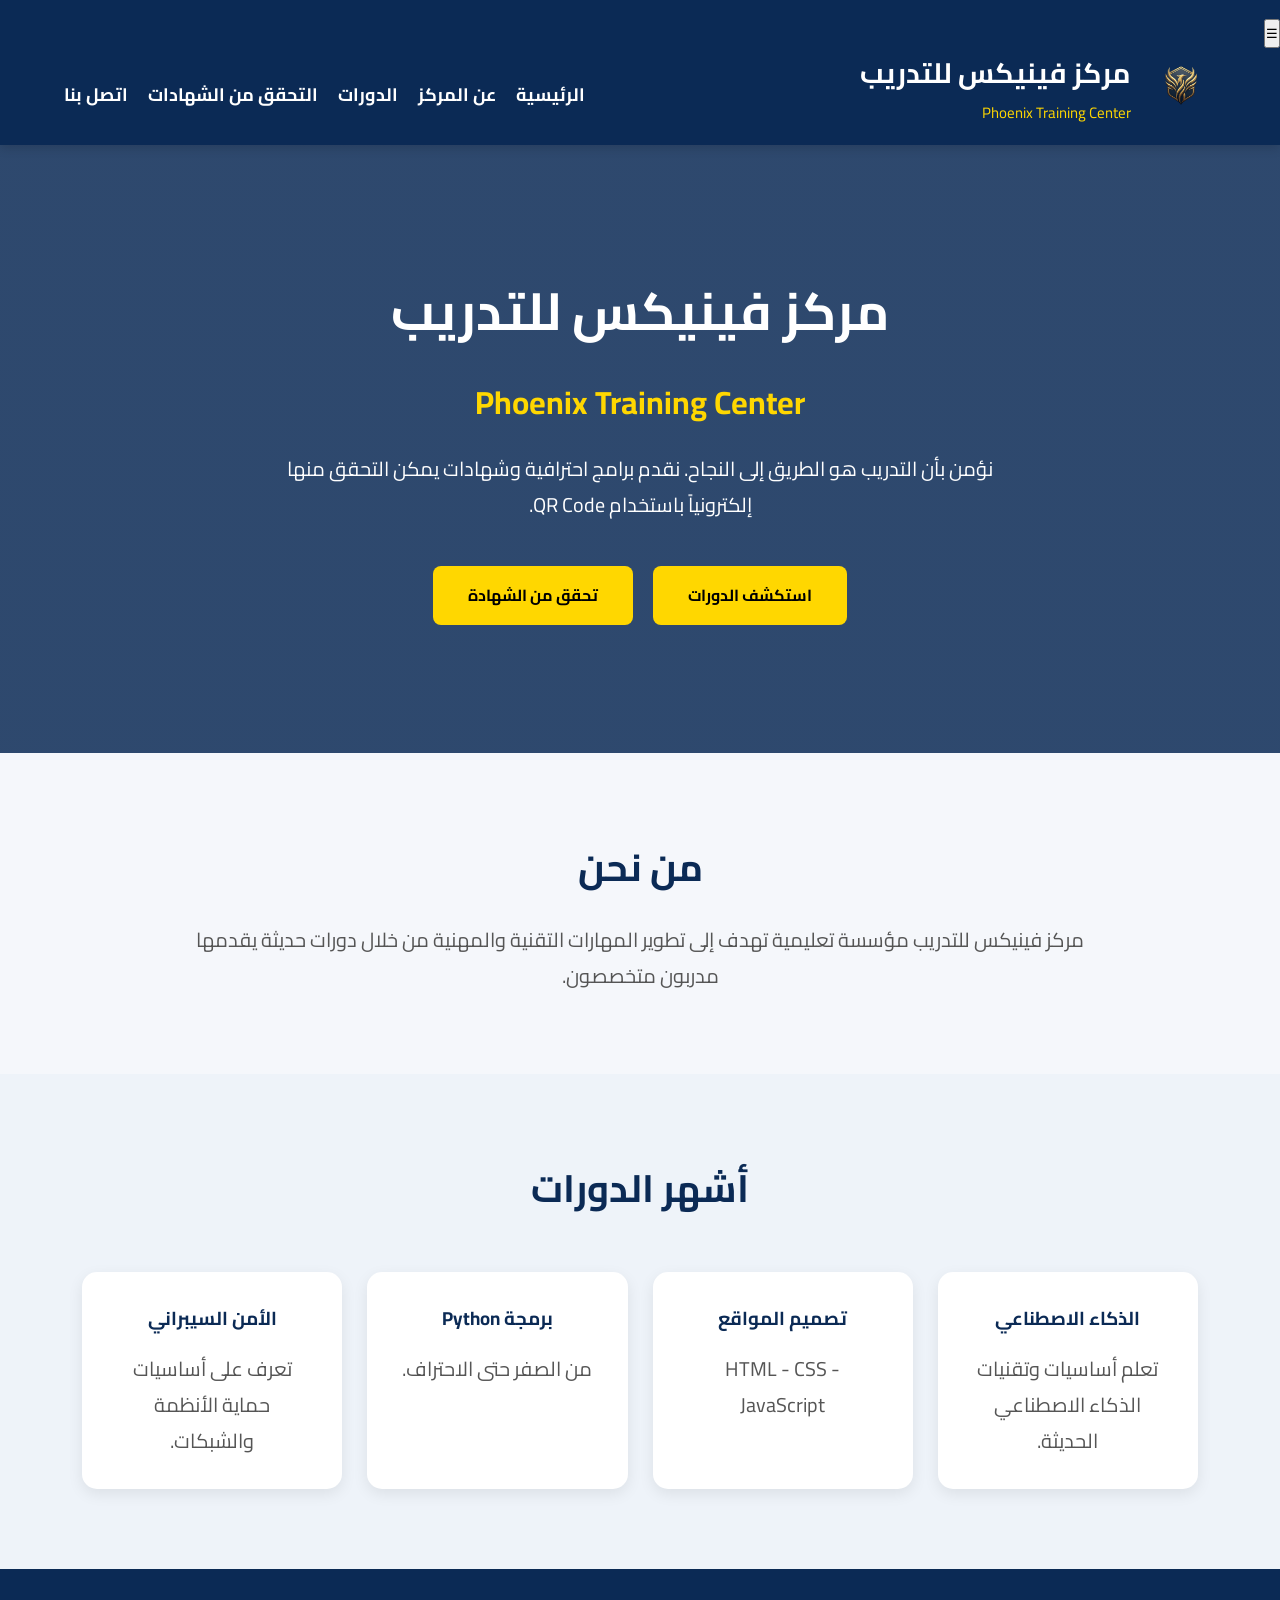
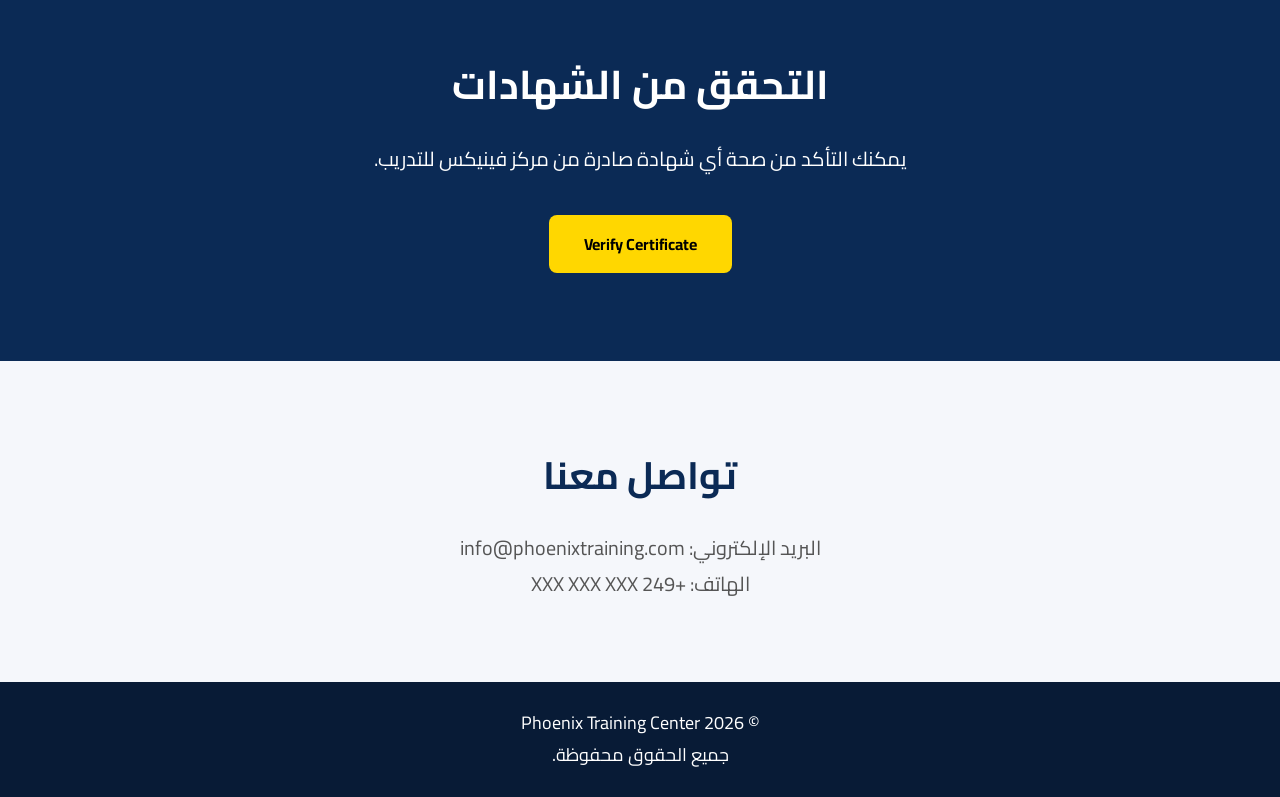
==== index.html @ 33820ce7 "Update index.html" ====
<!DOCTYPE html>
<html lang="ar" dir="rtl">
<head>
    <meta charset="UTF-8">
    <meta name="viewport" content="width=device-width, initial-scale=1.0">
    <title>مركز فينيكس للتدريب | Phoenix Training Center</title>

    <link rel="stylesheet" href="style.css">

    <link rel="preconnect" href="https://fonts.googleapis.com">
    <link rel="preconnect" href="https://fonts.gstatic.com" crossorigin>
    <link href="https://fonts.googleapis.com/css2?family=Cairo:wght@300;400;600;700;800&display=swap" rel="stylesheet">
</head>

<body>

<header>
<button class="menu-btn" onclick="toggleMenu()">☰</button>
    <div class="container">

        <div class="logo">

            <img src="logo.png" alt="Phoenix Logo">

            <div>
                <h2>مركز فينيكس للتدريب</h2>
                <span>Phoenix Training Center</span>
            </div>

        </div>

        <nav id="menu">

            <ul>

                <li><a href="#home">الرئيسية</a></li>

                <li><a href="#about">عن المركز</a></li>

                <li><a href="#courses">الدورات</a></li>

                <li><a href="verify.html">التحقق من الشهادات</a></li>

                <li><a href="#contact">اتصل بنا</a></li>

            </ul>

        </nav>

    </div>

</header>

<section class="hero" id="home">

    <div class="overlay">

        <h1>مركز فينيكس للتدريب</h1>

        <h2>Phoenix Training Center</h2>

        <p>

            نؤمن بأن التدريب هو الطريق إلى النجاح.

            نقدم برامج احترافية وشهادات يمكن التحقق منها إلكترونياً باستخدام QR Code.

        </p>

        <div class="buttons">

            <a href="#courses" class="btn">

                استكشف الدورات

            </a>

            <a href="verify.html" class="btn second">

                تحقق من الشهادة

            </a>

        </div>

    </div>

</section>

<section id="about" class="section">

    <div class="container">

        <h2>من نحن</h2>

        <p>

            مركز فينيكس للتدريب مؤسسة تعليمية تهدف إلى تطوير المهارات التقنية والمهنية
            من خلال دورات حديثة يقدمها مدربون متخصصون.

        </p>

    </div>

</section>

<section id="courses" class="section gray">

    <div class="container">

        <h2>أشهر الدورات</h2>

        <div class="cards">

            <div class="card">
                <h3>الذكاء الاصطناعي</h3>
                <p>تعلم أساسيات وتقنيات الذكاء الاصطناعي الحديثة.</p>
            </div>

            <div class="card">
                <h3>تصميم المواقع</h3>
                <p>HTML - CSS - JavaScript</p>
            </div>

            <div class="card">
                <h3>برمجة Python</h3>
                <p>من الصفر حتى الاحتراف.</p>
            </div>

            <div class="card">
                <h3>الأمن السيبراني</h3>
                <p>تعرف على أساسيات حماية الأنظمة والشبكات.</p>
            </div>

        </div>

    </div>

</section>

<section class="verify">

    <h2>التحقق من الشهادات</h2>

    <p>

        يمكنك التأكد من صحة أي شهادة صادرة من مركز فينيكس للتدريب.

    </p>

    <a href="verify.html" class="btn">

        Verify Certificate

    </a>

</section>

<section id="contact" class="section">

    <div class="container">

        <h2>تواصل معنا</h2>

        <p>البريد الإلكتروني: info@phoenixtraining.com</p>

        <p>الهاتف: +249 XXX XXX XXX</p>

    </div>

</section>

<footer>

    <p>

        © 2026 Phoenix Training Center

        <br>

        جميع الحقوق محفوظة.

    </p>

</footer>

<script src="script.js"></script>

</body>
</html>
---- style.css ----
/* ===========================
   Phoenix Training Center
   =========================== */

*{
margin:0;
padding:0;
box-sizing:border-box;
font-family:'Cairo',sans-serif;
}

body{
background:#f5f7fb;
color:#222;
line-height:1.8;
}

.container{
width:90%;
max-width:1200px;
margin:auto;
}

header{
background:#0B2A55;
color:#fff;
padding:18px 0;
position:sticky;
top:0;
z-index:1000;
box-shadow:0 3px 10px rgba(0,0,0,.15);
}

header .container{
display:flex;
justify-content:space-between;
align-items:center;
flex-wrap:wrap;
}

.logo{
display:flex;
align-items:center;
gap:15px;
}

.logo img{
width:70px;
height:70px;
object-fit:contain;
}

.logo h2{
font-size:28px;
}

.logo span{
color:#FFD700;
font-size:15px;
}

nav ul{
list-style:none;
display:flex;
gap:20px;
}

nav ul li a{
color:white;
text-decoration:none;
font-weight:bold;
transition:.3s;
}

nav ul li a:hover{
color:#FFD700;
}

.hero{
background:linear-gradient(rgba(11,42,85,.85),rgba(11,42,85,.85));
color:white;
text-align:center;
padding:120px 20px;
}

.hero h1{
font-size:52px;
margin-bottom:15px;
}

.hero h2{
font-size:32px;
color:#FFD700;
margin-bottom:20px;
}

.hero p{
max-width:750px;
margin:auto;
font-size:20px;
}

.buttons{
margin-top:35px;
}

.btn{
display:inline-block;
background:#FFD700;
color:#000;
padding:15px 35px;
border-radius:8px;
text-decoration:none;
font-weight:bold;
margin:8px;
transition:.3s;
}

.btn:hover{
background:#e6c200;
transform:translateY(-2px);
}
.section{
padding:80px 20px;
text-align:center;
}

.section h2{
font-size:38px;
color:#0B2A55;
margin-bottom:20px;
}

.section p{
max-width:900px;
margin:auto;
font-size:20px;
color:#555;
}

.gray{
background:#eef3f9;
}

.cards{
display:grid;
grid-template-columns:repeat(auto-fit,minmax(250px,1fr));
gap:25px;
margin-top:50px;
}

.card{
background:#fff;
padding:30px;
border-radius:15px;
box-shadow:0 5px 15px rgba(0,0,0,.08);
transition:.3s;
}

.card:hover{
transform:translateY(-8px);
box-shadow:0 10px 25px rgba(0,0,0,.15);
}

.card h3{
color:#0B2A55;
margin-bottom:15px;
}

.verify{
background:#0B2A55;
color:white;
text-align:center;
padding:80px 20px;
}

.verify h2{
font-size:40px;
margin-bottom:20px;
}

.verify p{
font-size:20px;
margin-bottom:30px;
}

footer{
background:#081b36;
color:white;
text-align:center;
padding:25px;
font-size:18px;
}
/* Responsive Design */

@media (max-width:768px){

header .container{
flex-direction:column;
text-align:center;
}

nav ul{
flex-direction:column;
gap:12px;
margin-top:20px;
}

.logo{
flex-direction:column;
}

.logo img{
width:60px;
height:60px;
}

.hero{
padding:80px 15px;
}

.hero h1{
font-size:36px;
}

.hero h2{
font-size:24px;
}

.hero p{
font-size:17px;
}

.btn{
display:block;
width:90%;
margin:10px auto;
}

.section h2{
font-size:30px;
}

.cards{
grid-template-columns:1fr;
}

.card{
padding:25px;
}

.verify h2{
font-size:30px;
}

.verify p{
font-size:18px;
}

input{
width:90%;
}

button{
width:90%;
margin-top:10px;
}

footer{
font-size:16px;
}

}
nav ul{
    list-style:none;
    display:flex;
    justify-content:center;
    align-items:center;
    gap:20px;
    margin:15px 0 0;
    padding:0;
    flex-wrap:wrap;
}

nav ul li{
    margin:0;
}

nav ul li a{
    color:white;
    text-decoration:none;
    font-size:18px;
    font-weight:bold;
    transition:0.3s;
}

nav ul li a:hover{
    color:#FFD700;
}
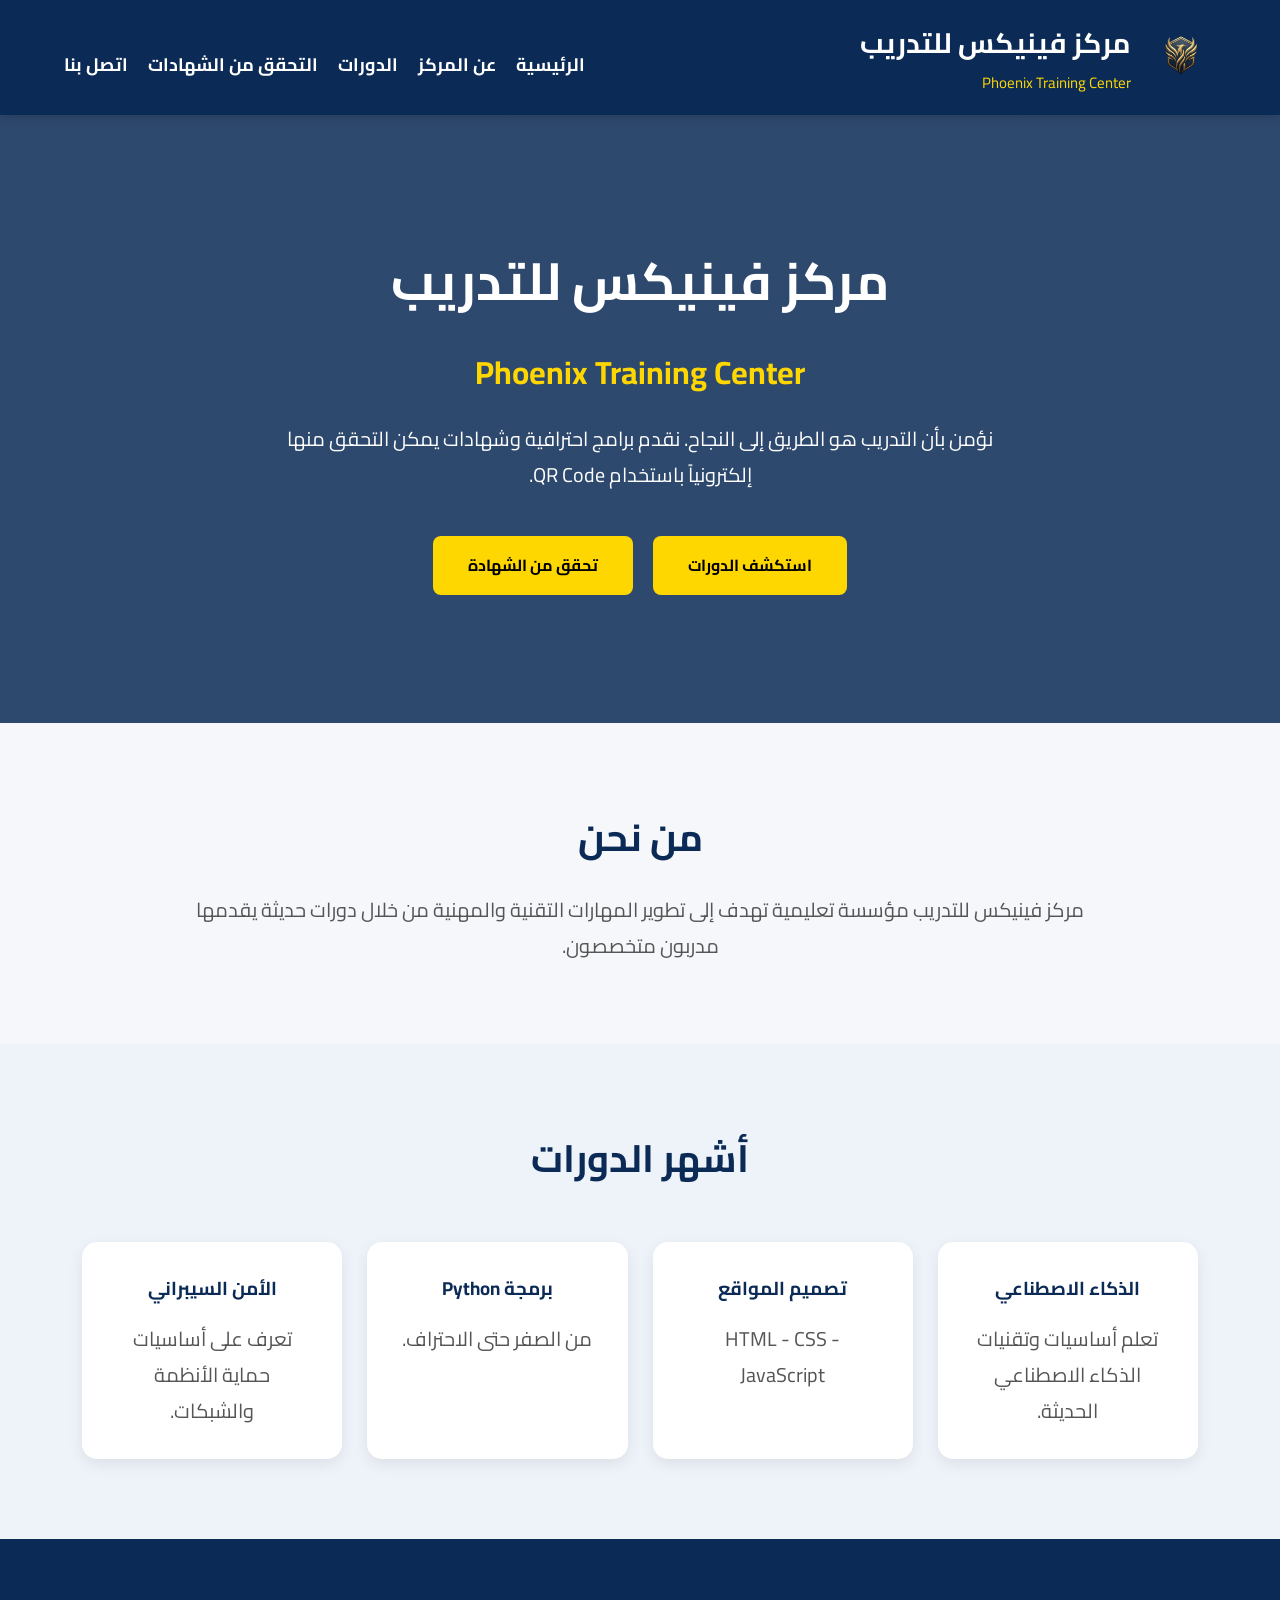
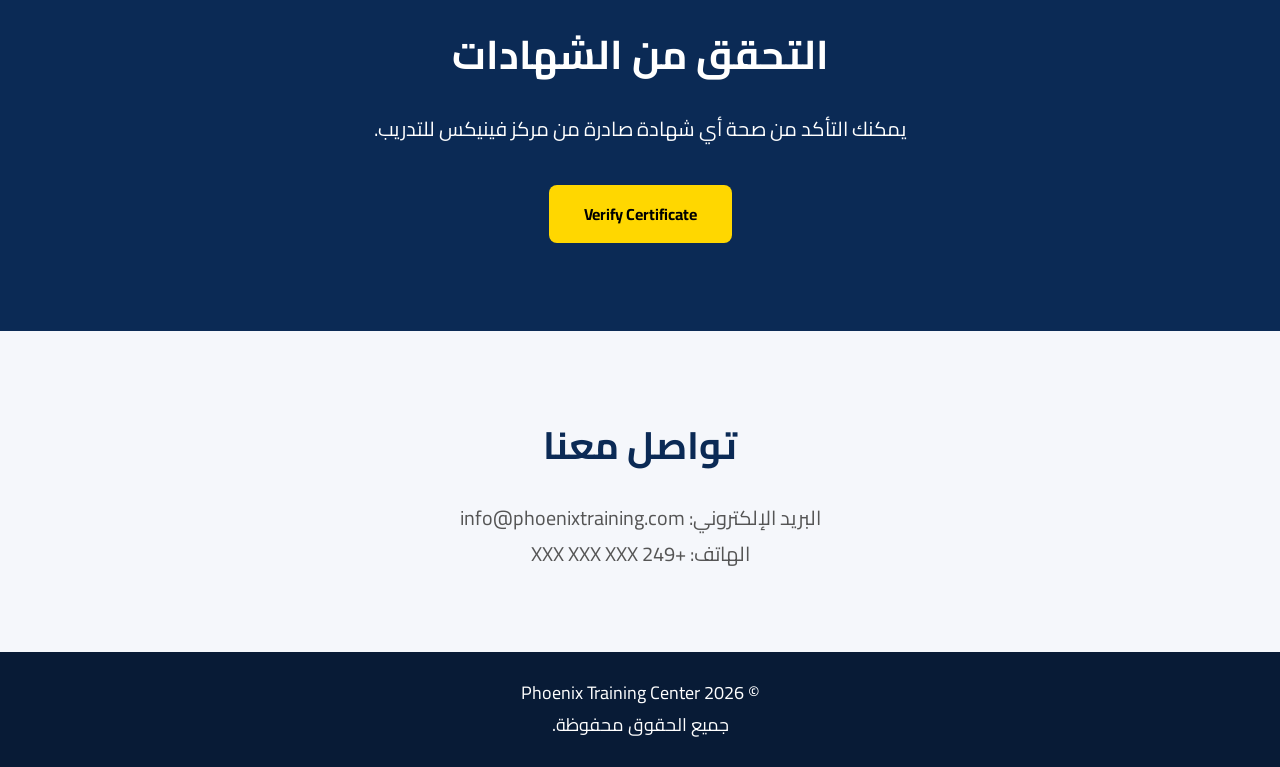
==== commit ea52a101: "Update index.html" ====
--- a/index.html
+++ b/index.html
@@ -185,6 +185,15 @@
 </footer>
 
 <script src="script.js"></script>
-
+<script>
+function toggleMenu() {
+    var menu = document.getElementById("menu");
+    if (menu.classList.contains("show")) {
+        menu.classList.remove("show");
+    } else {
+        menu.classList.add("show");
+    }
+}
+</script>
 </body>
 </html>
--- a/style.css
+++ b/style.css
@@ -297,3 +297,38 @@
 nav ul li a:hover{
     color:#FFD700;
 }
+.menu-btn{
+    display:none;
+    background:#FFD700;
+    color:#0B3C5D;
+    border:none;
+    padding:10px 15px;
+    font-size:24px;
+    border-radius:8px;
+    cursor:pointer;
+}
+
+@media (max-width:768px){
+
+.menu-btn{
+    display:block;
+    margin:15px auto;
+}
+
+nav{
+    display:none;
+}
+
+nav.show{
+    display:block;
+}
+
+nav ul{
+    display:flex;
+    flex-direction:column;
+    gap:15px;
+    text-align:center;
+    padding:20px 0;
+}
+
+}
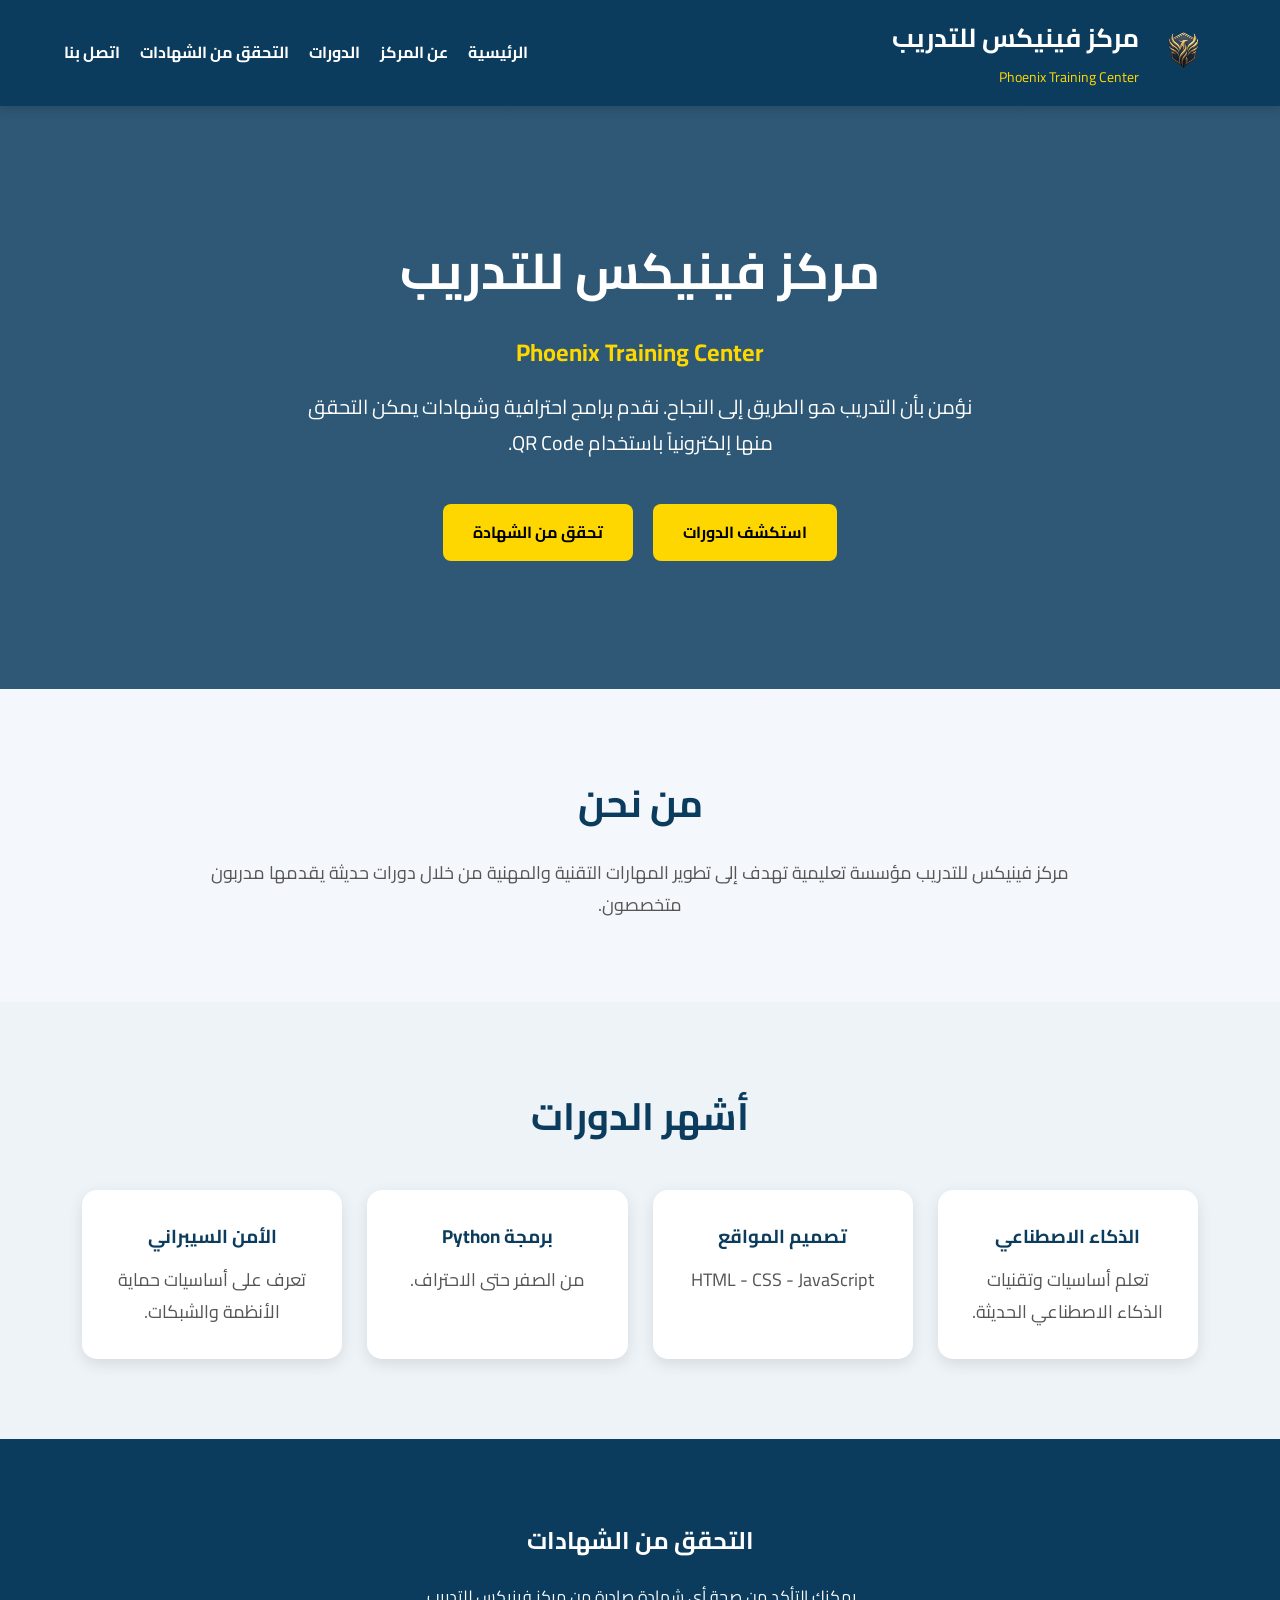
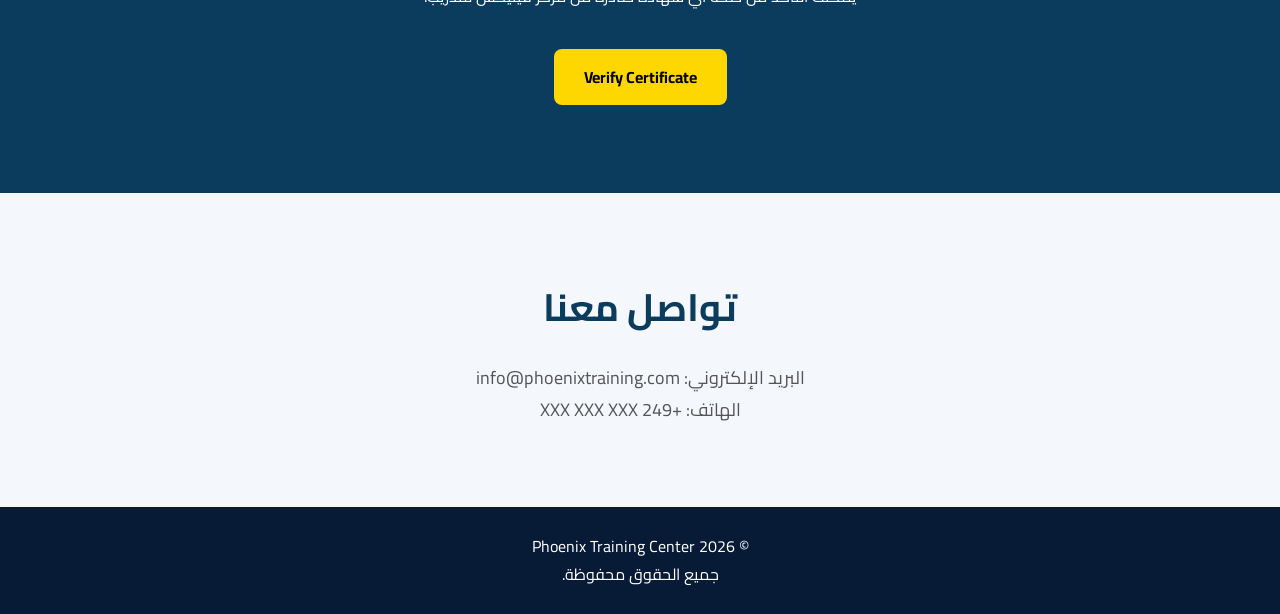
==== commit 8dcf2140: "Update index.html" ====
--- a/index.html
+++ b/index.html
@@ -29,7 +29,7 @@
 
         </div>
 
-        <nav id="menu">
+        <nav id="menu" class="sidebar">
 
             <ul>
 
--- a/style.css
+++ b/style.css
@@ -1,334 +1,258 @@
-/* ===========================
-   Phoenix Training Center
-   =========================== */
-
+/* ========= Phoenix Training Center ========= */
 *{
-margin:0;
-padding:0;
-box-sizing:border-box;
-font-family:'Cairo',sans-serif;
+    margin:0;
+    padding:0;
+    box-sizing:border-box;
 }
 
 body{
-background:#f5f7fb;
-color:#222;
-line-height:1.8;
+    font-family:'Cairo',sans-serif;
+    background:#f4f7fb;
+    color:#222;
+    line-height:1.8;
 }
 
 .container{
-width:90%;
-max-width:1200px;
-margin:auto;
-}
+    width:90%;
+    max-width:1200px;
+    margin:auto;
+}
+
+/* Header */
 
 header{
-background:#0B2A55;
-color:#fff;
-padding:18px 0;
-position:sticky;
-top:0;
-z-index:1000;
-box-shadow:0 3px 10px rgba(0,0,0,.15);
+    background:#0B3C5D;
+    color:#fff;
+    position:sticky;
+    top:0;
+    z-index:1000;
+    box-shadow:0 3px 10px rgba(0,0,0,.15);
 }
 
 header .container{
-display:flex;
-justify-content:space-between;
-align-items:center;
-flex-wrap:wrap;
+    display:flex;
+    justify-content:space-between;
+    align-items:center;
+    padding:15px 0;
 }
 
 .logo{
-display:flex;
-align-items:center;
-gap:15px;
+    display:flex;
+    align-items:center;
+    gap:12px;
 }
 
 .logo img{
-width:70px;
-height:70px;
-object-fit:contain;
+    width:65px;
+    height:65px;
 }
 
 .logo h2{
-font-size:28px;
+    font-size:26px;
 }
 
 .logo span{
-color:#FFD700;
-font-size:15px;
-}
-
-nav ul{
-list-style:none;
-display:flex;
-gap:20px;
-}
-
-nav ul li a{
-color:white;
-text-decoration:none;
-font-weight:bold;
-transition:.3s;
-}
-
-nav ul li a:hover{
-color:#FFD700;
-}
-
-.hero{
-background:linear-gradient(rgba(11,42,85,.85),rgba(11,42,85,.85));
-color:white;
-text-align:center;
-padding:120px 20px;
-}
-
-.hero h1{
-font-size:52px;
-margin-bottom:15px;
-}
-
-.hero h2{
-font-size:32px;
-color:#FFD700;
-margin-bottom:20px;
-}
-
-.hero p{
-max-width:750px;
-margin:auto;
-font-size:20px;
-}
-
-.buttons{
-margin-top:35px;
-}
-
-.btn{
-display:inline-block;
-background:#FFD700;
-color:#000;
-padding:15px 35px;
-border-radius:8px;
-text-decoration:none;
-font-weight:bold;
-margin:8px;
-transition:.3s;
-}
-
-.btn:hover{
-background:#e6c200;
-transform:translateY(-2px);
-}
-.section{
-padding:80px 20px;
-text-align:center;
-}
-
-.section h2{
-font-size:38px;
-color:#0B2A55;
-margin-bottom:20px;
-}
-
-.section p{
-max-width:900px;
-margin:auto;
-font-size:20px;
-color:#555;
-}
-
-.gray{
-background:#eef3f9;
-}
-
-.cards{
-display:grid;
-grid-template-columns:repeat(auto-fit,minmax(250px,1fr));
-gap:25px;
-margin-top:50px;
-}
-
-.card{
-background:#fff;
-padding:30px;
-border-radius:15px;
-box-shadow:0 5px 15px rgba(0,0,0,.08);
-transition:.3s;
-}
-
-.card:hover{
-transform:translateY(-8px);
-box-shadow:0 10px 25px rgba(0,0,0,.15);
-}
-
-.card h3{
-color:#0B2A55;
-margin-bottom:15px;
-}
-
-.verify{
-background:#0B2A55;
-color:white;
-text-align:center;
-padding:80px 20px;
-}
-
-.verify h2{
-font-size:40px;
-margin-bottom:20px;
-}
-
-.verify p{
-font-size:20px;
-margin-bottom:30px;
-}
-
-footer{
-background:#081b36;
-color:white;
-text-align:center;
-padding:25px;
-font-size:18px;
-}
-/* Responsive Design */
-
-@media (max-width:768px){
-
-header .container{
-flex-direction:column;
-text-align:center;
-}
-
-nav ul{
-flex-direction:column;
-gap:12px;
-margin-top:20px;
-}
-
-.logo{
-flex-direction:column;
-}
-
-.logo img{
-width:60px;
-height:60px;
-}
-
-.hero{
-padding:80px 15px;
-}
-
-.hero h1{
-font-size:36px;
-}
-
-.hero h2{
-font-size:24px;
-}
-
-.hero p{
-font-size:17px;
-}
-
-.btn{
-display:block;
-width:90%;
-margin:10px auto;
-}
-
-.section h2{
-font-size:30px;
-}
-
-.cards{
-grid-template-columns:1fr;
-}
-
-.card{
-padding:25px;
-}
-
-.verify h2{
-font-size:30px;
-}
-
-.verify p{
-font-size:18px;
-}
-
-input{
-width:90%;
-}
-
-button{
-width:90%;
-margin-top:10px;
-}
-
-footer{
-font-size:16px;
-}
-
-}
-nav ul{
-    list-style:none;
-    display:flex;
-    justify-content:center;
-    align-items:center;
-    gap:20px;
-    margin:15px 0 0;
-    padding:0;
-    flex-wrap:wrap;
-}
-
-nav ul li{
-    margin:0;
-}
-
-nav ul li a{
-    color:white;
-    text-decoration:none;
-    font-size:18px;
-    font-weight:bold;
-    transition:0.3s;
-}
-
-nav ul li a:hover{
     color:#FFD700;
-}
+    font-size:14px;
+}
+
 .menu-btn{
     display:none;
     background:#FFD700;
     color:#0B3C5D;
     border:none;
-    padding:10px 15px;
-    font-size:24px;
+    font-size:28px;
+    padding:8px 14px;
     border-radius:8px;
     cursor:pointer;
 }
 
-@media (max-width:768px){
-
-.menu-btn{
-    display:block;
-    margin:15px auto;
-}
-
-nav{
-    display:none;
-}
-
-nav.show{
-    display:block;
-}
-
 nav ul{
     display:flex;
-    flex-direction:column;
-    gap:15px;
-    text-align:center;
-    padding:20px 0;
-}
-
-}
+    list-style:none;
+    gap:20px;
+}
+
+nav ul li a{
+    color:#fff;
+    text-decoration:none;
+    font-weight:bold;
+    transition:.3s;
+}
+
+nav ul li a:hover{
+    color:#FFD700;
+}
+
+/* Hero */
+
+.hero{
+    background:linear-gradient(rgba(11,60,93,.85),rgba(11,60,93,.85));
+    color:#fff;
+    text-align:center;
+    padding:120px 20px;
+}
+
+.hero h1{
+    font-size:50px;
+}
+
+.hero h2{
+    color:#FFD700;
+    margin:15px 0;
+}
+
+.hero p{
+    max-width:700px;
+    margin:auto;
+    font-size:20px;
+}
+
+.buttons{
+    margin-top:35px;
+}
+
+.btn{
+    display:inline-block;
+    background:#FFD700;
+    color:#000;
+    padding:14px 30px;
+    border-radius:8px;
+    text-decoration:none;
+    font-weight:bold;
+    margin:8px;
+}
+/* Sections */
+
+.section{
+    padding:80px 20px;
+    text-align:center;
+}
+
+.section h2{
+    color:#0B3C5D;
+    font-size:38px;
+    margin-bottom:20px;
+}
+
+.section p{
+    max-width:900px;
+    margin:auto;
+    color:#555;
+    font-size:18px;
+}
+
+.gray{
+    background:#eef3f8;
+}
+
+/* Cards */
+
+.cards{
+    display:grid;
+    grid-template-columns:repeat(auto-fit,minmax(250px,1fr));
+    gap:25px;
+    margin-top:40px;
+}
+
+.card{
+    background:#fff;
+    padding:30px;
+    border-radius:15px;
+    box-shadow:0 5px 15px rgba(0,0,0,.1);
+    transition:.3s;
+}
+
+.card:hover{
+    transform:translateY(-8px);
+}
+
+.card h3{
+    color:#0B3C5D;
+    margin-bottom:10px;
+}
+
+/* Verify */
+
+.verify{
+    background:#0B3C5D;
+    color:#fff;
+    text-align:center;
+    padding:80px 20px;
+}
+
+.verify h2{
+    margin-bottom:20px;
+}
+
+.verify p{
+    margin-bottom:30px;
+}
+
+/* Footer */
+
+footer{
+    background:#081b36;
+    color:#fff;
+    text-align:center;
+    padding:25px;
+}
+
+/* Mobile */
+
+@media (max-width:768px){
+
+    header .container{
+        flex-direction:column;
+        align-items:center;
+    }
+
+    .menu-btn{
+        display:block;
+        margin:10px 0;
+    }
+
+    nav{
+        display:none;
+        width:100%;
+    }
+
+    nav.show{
+        display:block;
+    }
+
+    nav ul{
+        flex-direction:column;
+        gap:0;
+        background:#0B3C5D;
+        margin-top:10px;
+    }
+
+    nav ul li{
+        border-top:1px solid rgba(255,255,255,.15);
+    }
+
+    nav ul li a{
+        display:block;
+        padding:15px;
+    }
+
+    .hero{
+        padding:80px 20px;
+    }
+
+    .hero h1{
+        font-size:34px;
+    }
+
+    .hero h2{
+        font-size:22px;
+    }
+
+    .btn{
+        display:block;
+        width:90%;
+        margin:10px auto;
+        text-align:center;
+    }
+}
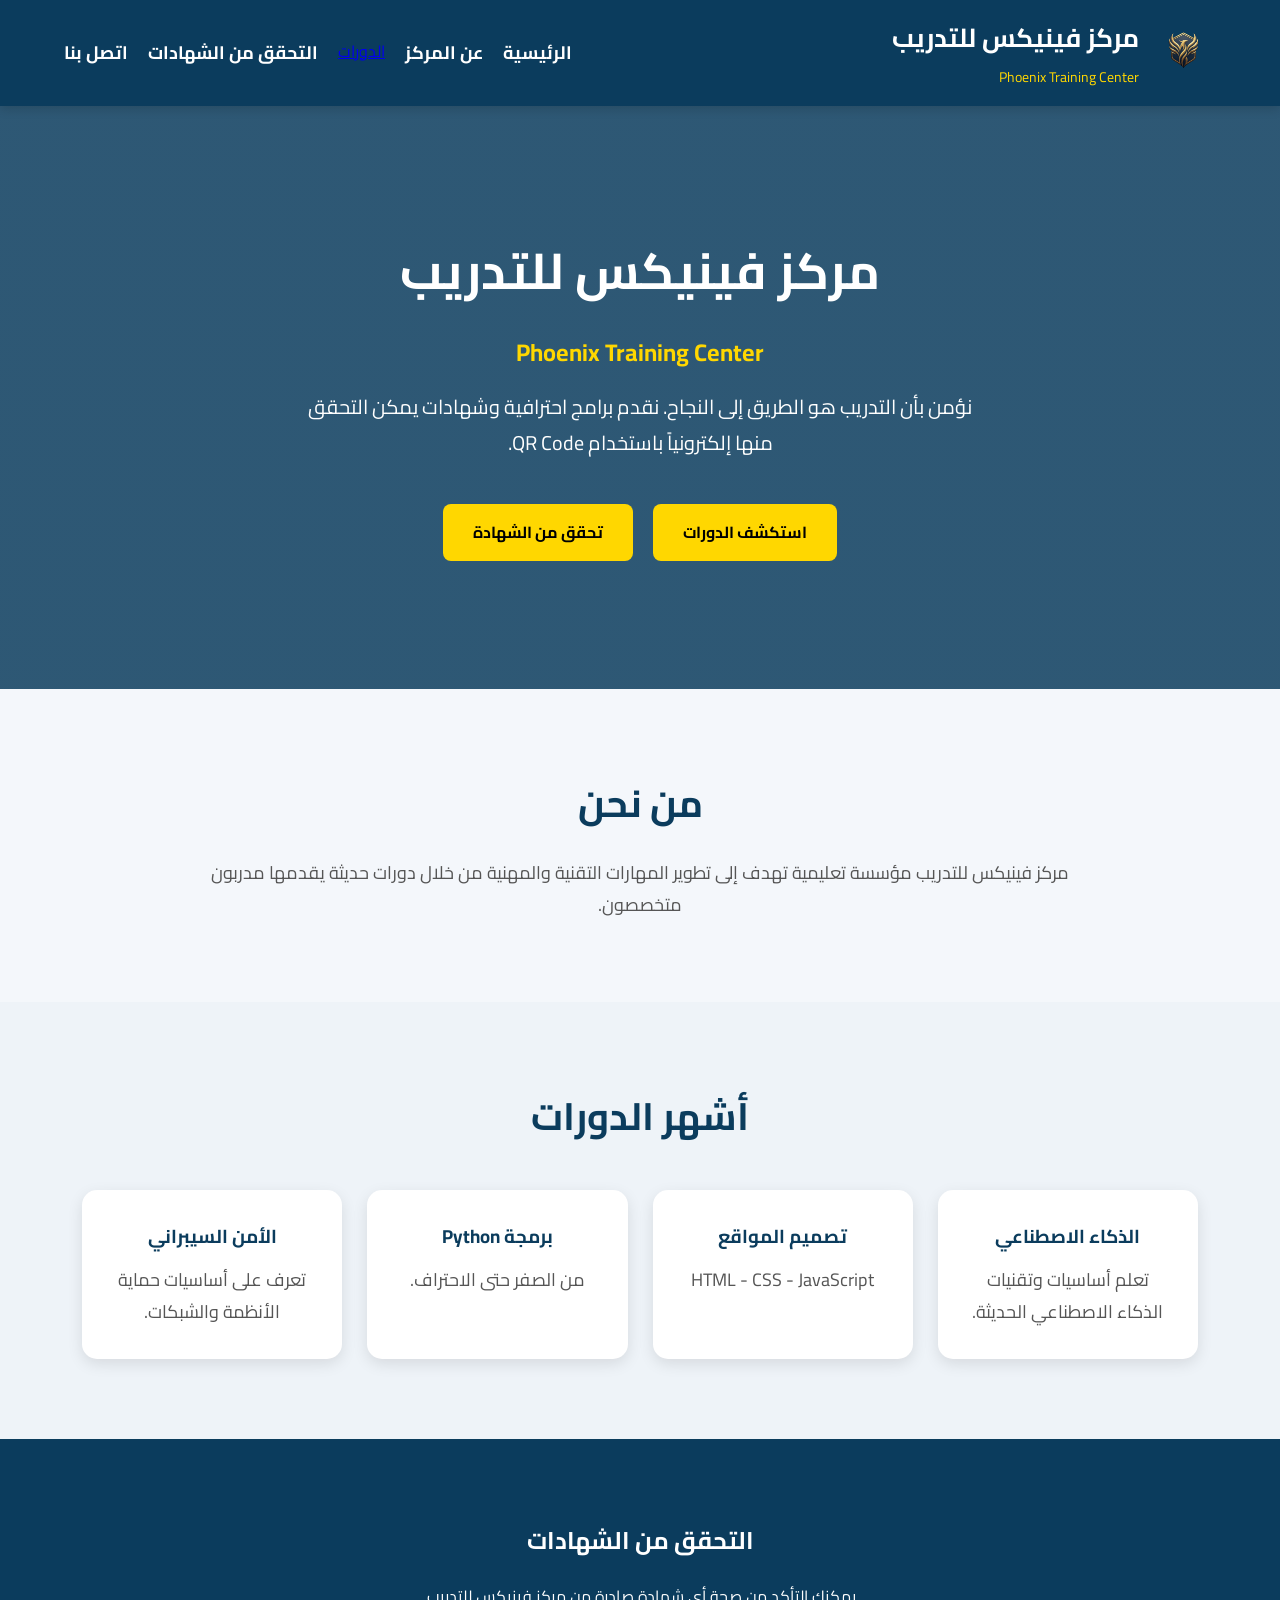
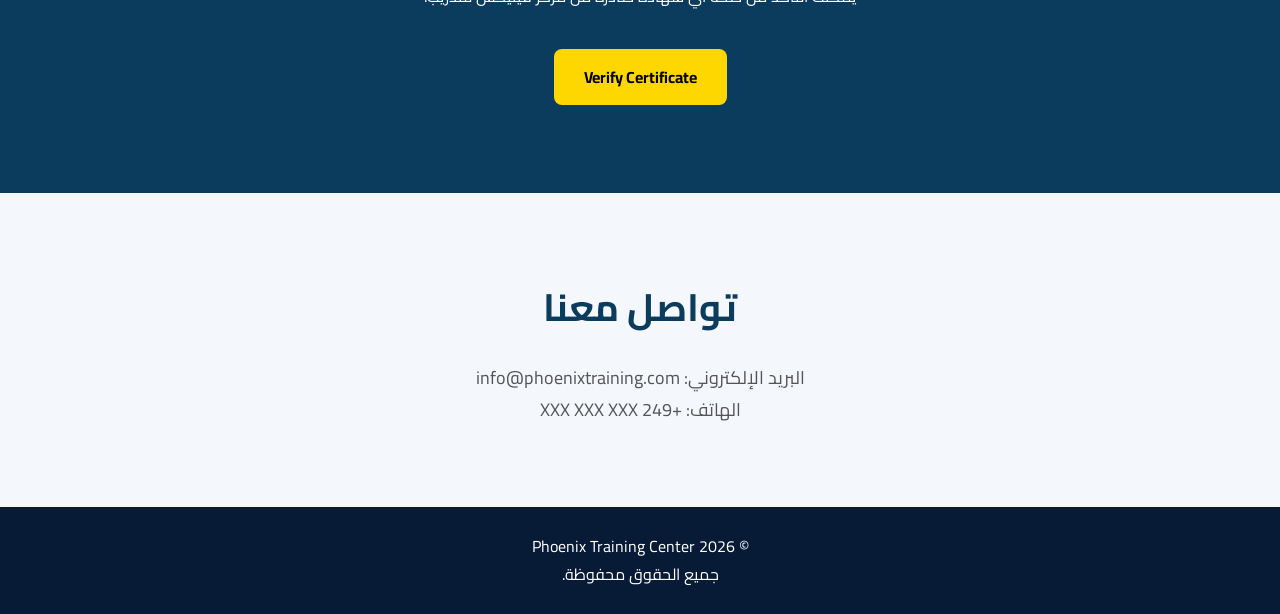
==== commit d0ce48b4: "Update index.html" ====
--- a/index.html
+++ b/index.html
@@ -37,7 +37,7 @@
 
                 <li><a href="#about">عن المركز</a></li>
 
-                <li><a href="#courses">الدورات</a></li>
+                <a href="courses.html">الدورات</a>
 
                 <li><a href="verify.html">التحقق من الشهادات</a></li>
 
@@ -187,13 +187,15 @@
 <script src="script.js"></script>
 <script>
 function toggleMenu() {
-    var menu = document.getElementById("menu");
-    if (menu.classList.contains("show")) {
+    document.getElementById("menu").classList.toggle("show");
+}
+
+document.addEventListener("click", function(e){
+    const menu = document.getElementById("menu");
+    const btn = document.querySelector(".menu-btn");
+
+    if(!menu.contains(e.target) && !btn.contains(e.target)){
         menu.classList.remove("show");
-    } else {
-        menu.classList.add("show");
     }
-}
+});
 </script>
-</body>
-</html>
--- a/style.css
+++ b/style.css
@@ -256,3 +256,69 @@
         text-align:center;
     }
 }
+/* ===== Sidebar Menu ===== */
+
+.sidebar{
+    position:fixed;
+    top:0;
+    right:-280px;
+    width:280px;
+    height:100%;
+    background:#0B3C5D;
+    transition:0.35s;
+    z-index:9999;
+    padding-top:80px;
+    box-shadow:-5px 0 15px rgba(0,0,0,.3);
+}
+
+.sidebar.show{
+    right:0;
+}
+
+.sidebar ul{
+    list-style:none;
+    padding:0;
+    margin:0;
+}
+
+.sidebar ul li{
+    border-bottom:1px solid rgba(255,255,255,.15);
+}
+
+.sidebar ul li a{
+    display:block;
+    color:#fff;
+    text-decoration:none;
+    padding:18px 25px;
+    font-size:18px;
+    transition:.3s;
+}
+
+.sidebar ul li a:hover{
+    background:#FFD700;
+    color:#0B3C5D;
+}
+
+@media (min-width:769px){
+    .sidebar{
+        position:static;
+        width:auto;
+        height:auto;
+        background:transparent;
+        box-shadow:none;
+        padding:0;
+    }
+
+    .sidebar ul{
+        display:flex;
+        gap:20px;
+    }
+
+    .sidebar ul li{
+        border:none;
+    }
+
+    .sidebar ul li a{
+        padding:0;
+    }
+}
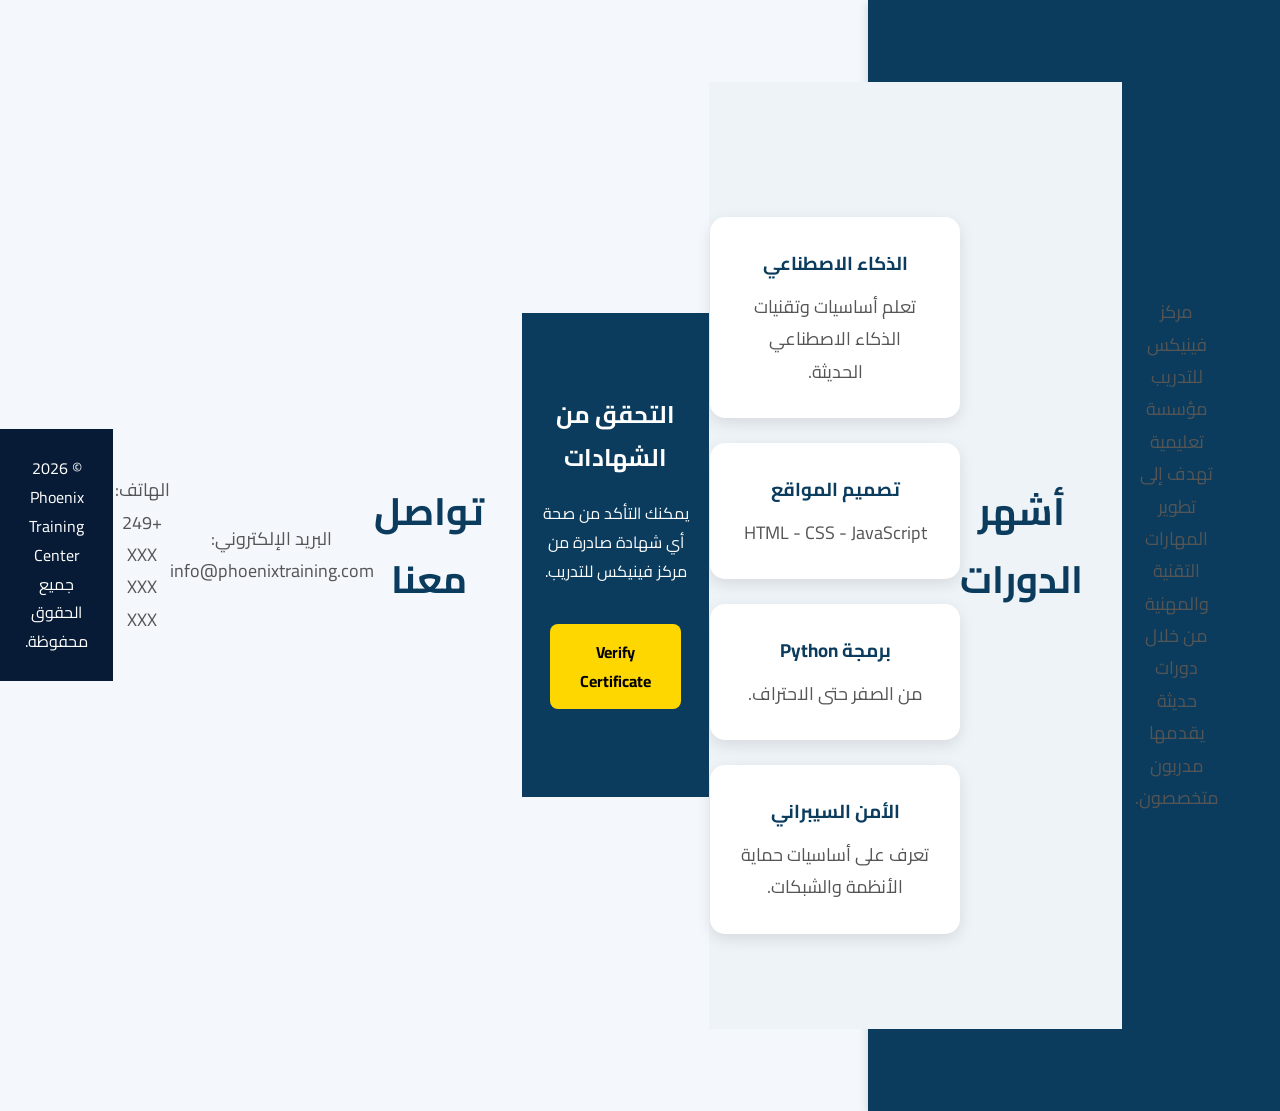
==== commit 017a1806: "Update index.html" ====
--- a/index.html
+++ b/index.html
@@ -17,7 +17,13 @@
 <header>
 <button class="menu-btn" onclick="toggleMenu()">☰</button>
     <div class="container">
-
+ <header>
+
+<button class="menu-btn" onclick="toggleMenu()">☰</button>
+
+<button id="themeBtn" class="theme-btn">🌙</button>
+
+<div class="container">
         <div class="logo">
 
             <img src="logo.png" alt="Phoenix Logo">
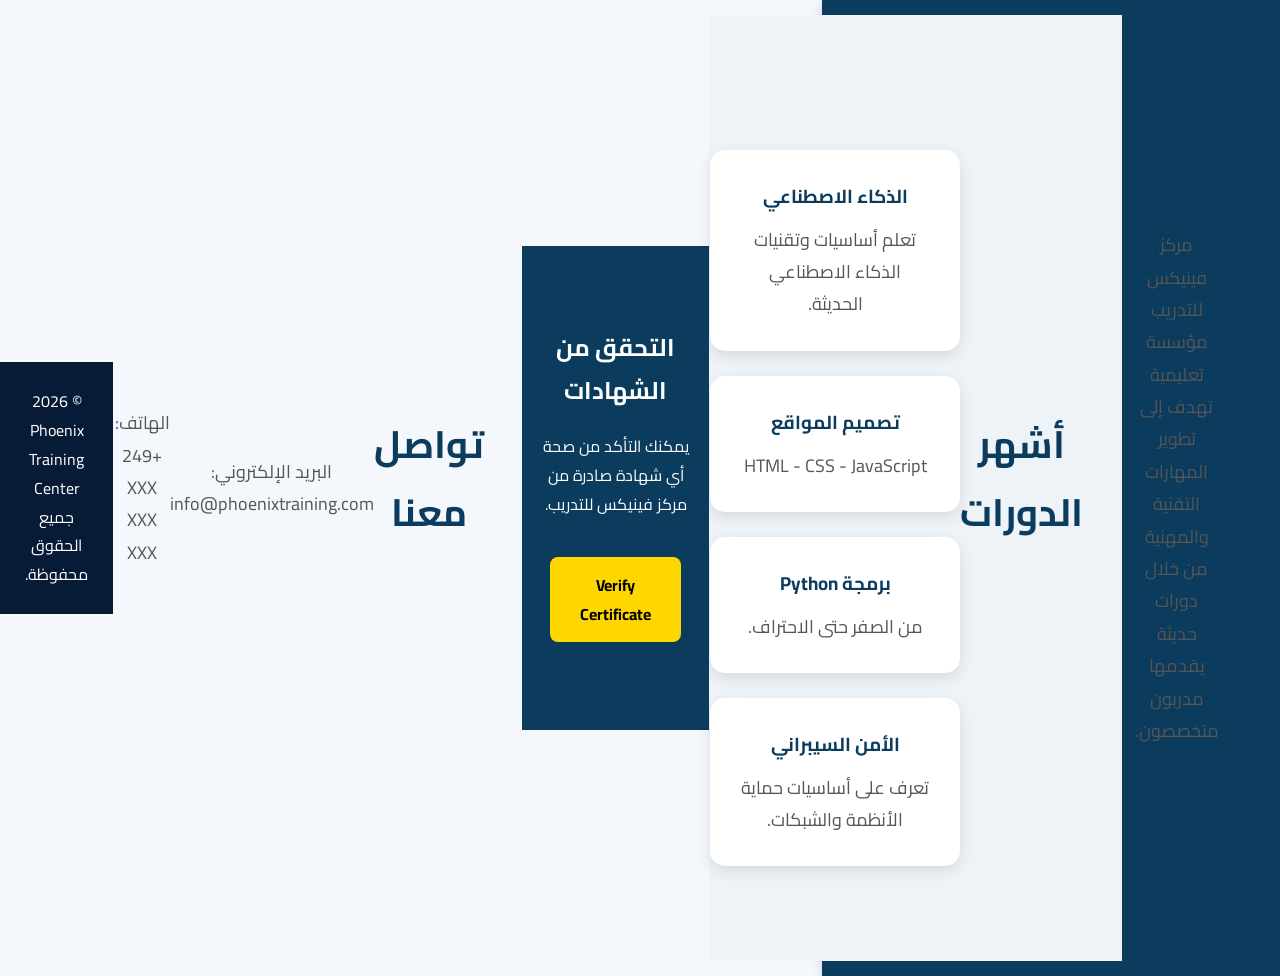
==== commit d2d778a6: "Update index.html" ====
--- a/index.html
+++ b/index.html
@@ -11,15 +11,34 @@
     <link rel="preconnect" href="https://fonts.gstatic.com" crossorigin>
     <link href="https://fonts.googleapis.com/css2?family=Cairo:wght@300;400;600;700;800&display=swap" rel="stylesheet">
 </head>
-
+<script>
+const themeBtn=document.getElementById("themeBtn");
+
+if(localStorage.getItem("theme")==="dark"){
+    document.body.classList.add("dark");
+    themeBtn.innerHTML="☀️";
+}
+
+themeBtn.onclick=function(){
+
+    document.body.classList.toggle("dark");
+
+    if(document.body.classList.contains("dark")){
+        localStorage.setItem("theme","dark");
+        themeBtn.innerHTML="☀️";
+    }else{
+        localStorage.setItem("theme","light");
+        themeBtn.innerHTML="🌙";
+    }
+
+}
+</script>
 <body>
 
 <header>
 <button class="menu-btn" onclick="toggleMenu()">☰</button>
     <div class="container">
  <header>
-
-<button class="menu-btn" onclick="toggleMenu()">☰</button>
 
 <button id="themeBtn" class="theme-btn">🌙</button>
 
--- a/style.css
+++ b/style.css
@@ -85,8 +85,33 @@
 }
 
 /* Hero */
-
 .hero{
+background:url("images/hero.jpg") center center/cover no-repeat;
+min-height:100vh;
+display:flex;
+justify-content:center;
+align-items:center;
+text-align:center;
+position:relative;
+color:white;
+}
+
+.hero::before{
+content:"";
+position:absolute;
+top:0;
+left:0;
+width:100%;
+height:100%;
+background:rgba(11,42,85,.75);
+}
+
+.hero .overlay{
+position:relative;
+z-index:2;
+padding:20px;
+}
+
     background:linear-gradient(rgba(11,60,93,.85),rgba(11,60,93,.85));
     color:#fff;
     text-align:center;
@@ -322,3 +347,84 @@
         padding:0;
     }
 }
+.theme-btn{
+    background:#FFD700;
+    border:none;
+    padding:10px 15px;
+    border-radius:8px;
+    cursor:pointer;
+    font-size:18px;
+    margin:5px;
+}
+
+body.dark{
+    background:#121212;
+    color:#ffffff;
+}
+
+body.dark header{
+    background:#1f1f1f;
+}
+
+body.dark .card{
+    background:#222;
+    color:#fff;
+}
+
+body.dark .section{
+    background:#181818;
+}
+
+body.dark .gray{
+    background:#202020;
+}
+
+body.dark footer{
+    background:#111;
+}
+
+body.dark .btn{
+    background:#FFD700;
+    color:#000;
+}
+
+body.dark h1,
+body.dark h2,
+body.dark h3,
+body.dark p,
+body.dark a{
+    color:#fff;
+}
+@keyframes fadeUp{
+
+from{
+opacity:0;
+transform:translateY(40px);
+}
+
+to{
+opacity:1;
+transform:translateY(0);
+}
+
+}
+
+.hero h1{
+animation:fadeUp 1s;
+}
+
+.hero h2{
+animation:fadeUp 1.3s;
+}
+
+.hero p{
+animation:fadeUp 1.6s;
+}
+
+.buttons{
+animation:fadeUp 2s;
+}
+.menu-btn,
+.theme-btn{
+    margin:5px;
+}
